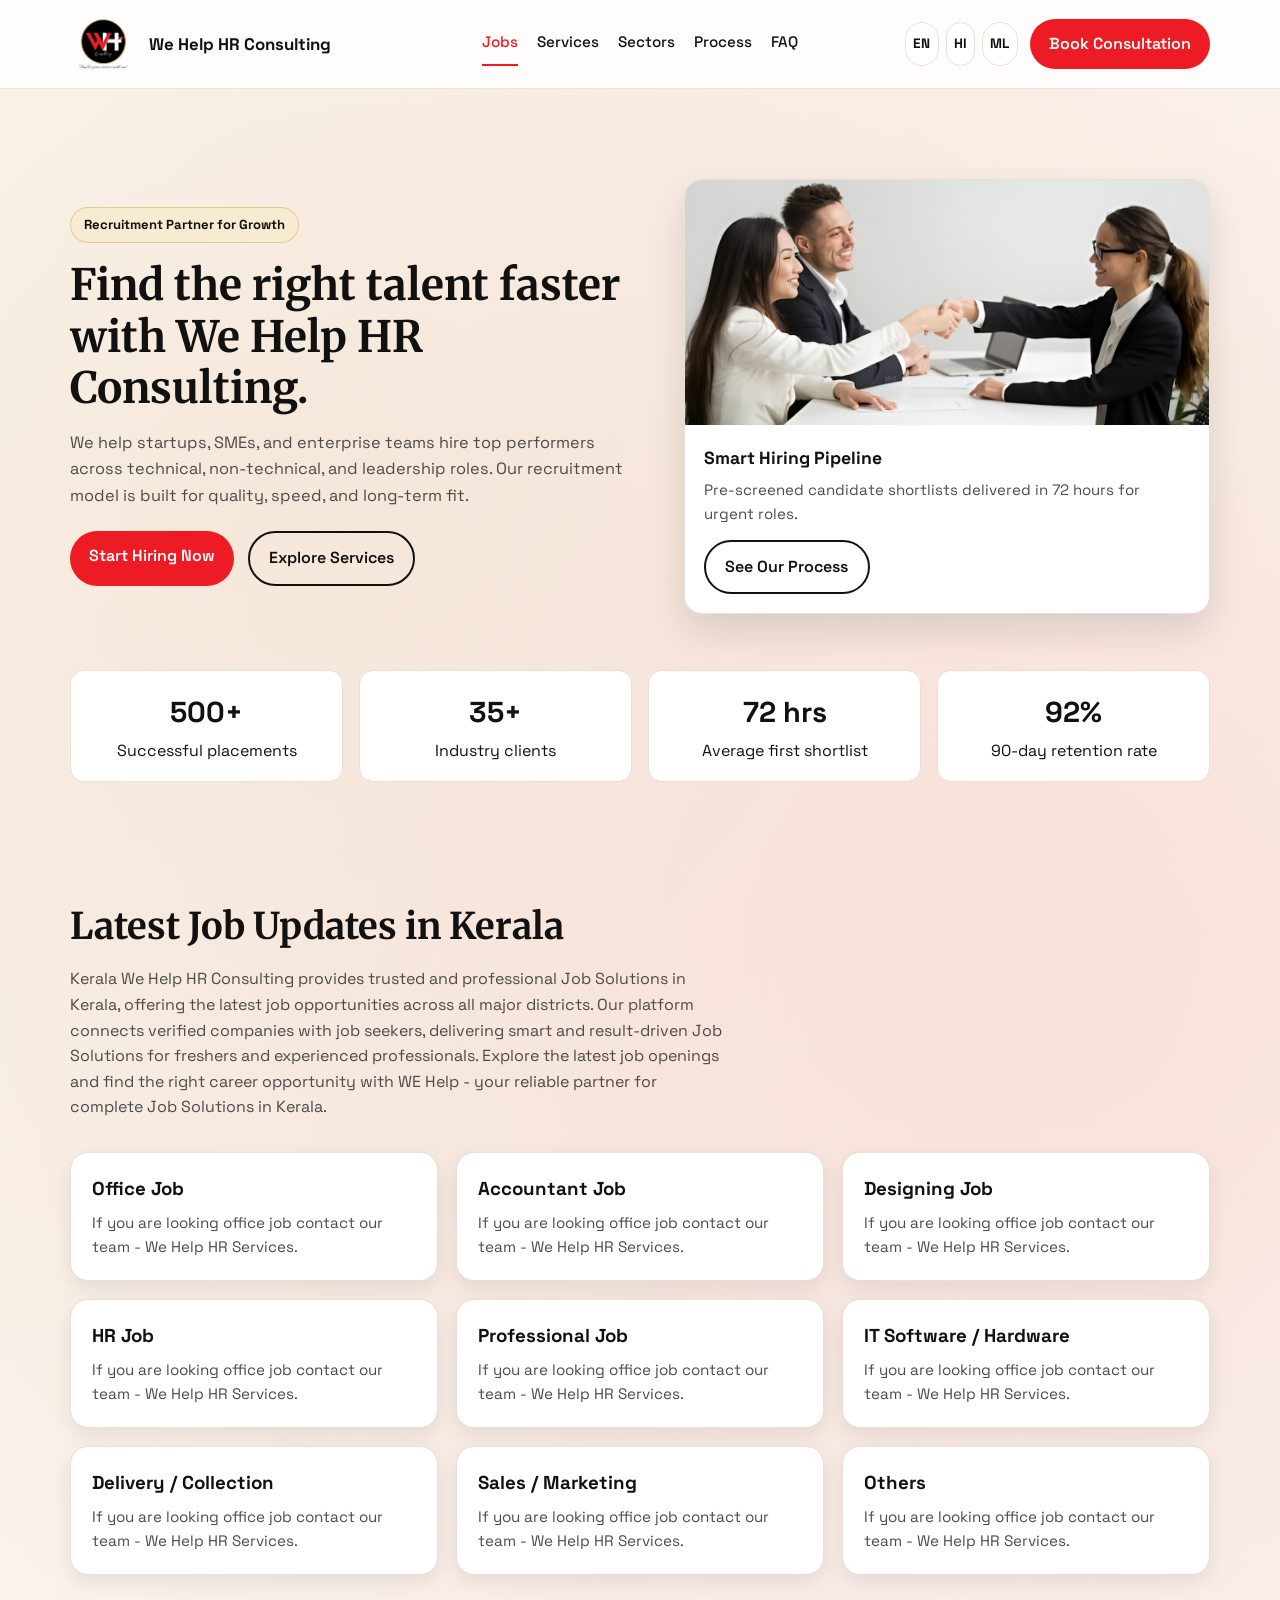
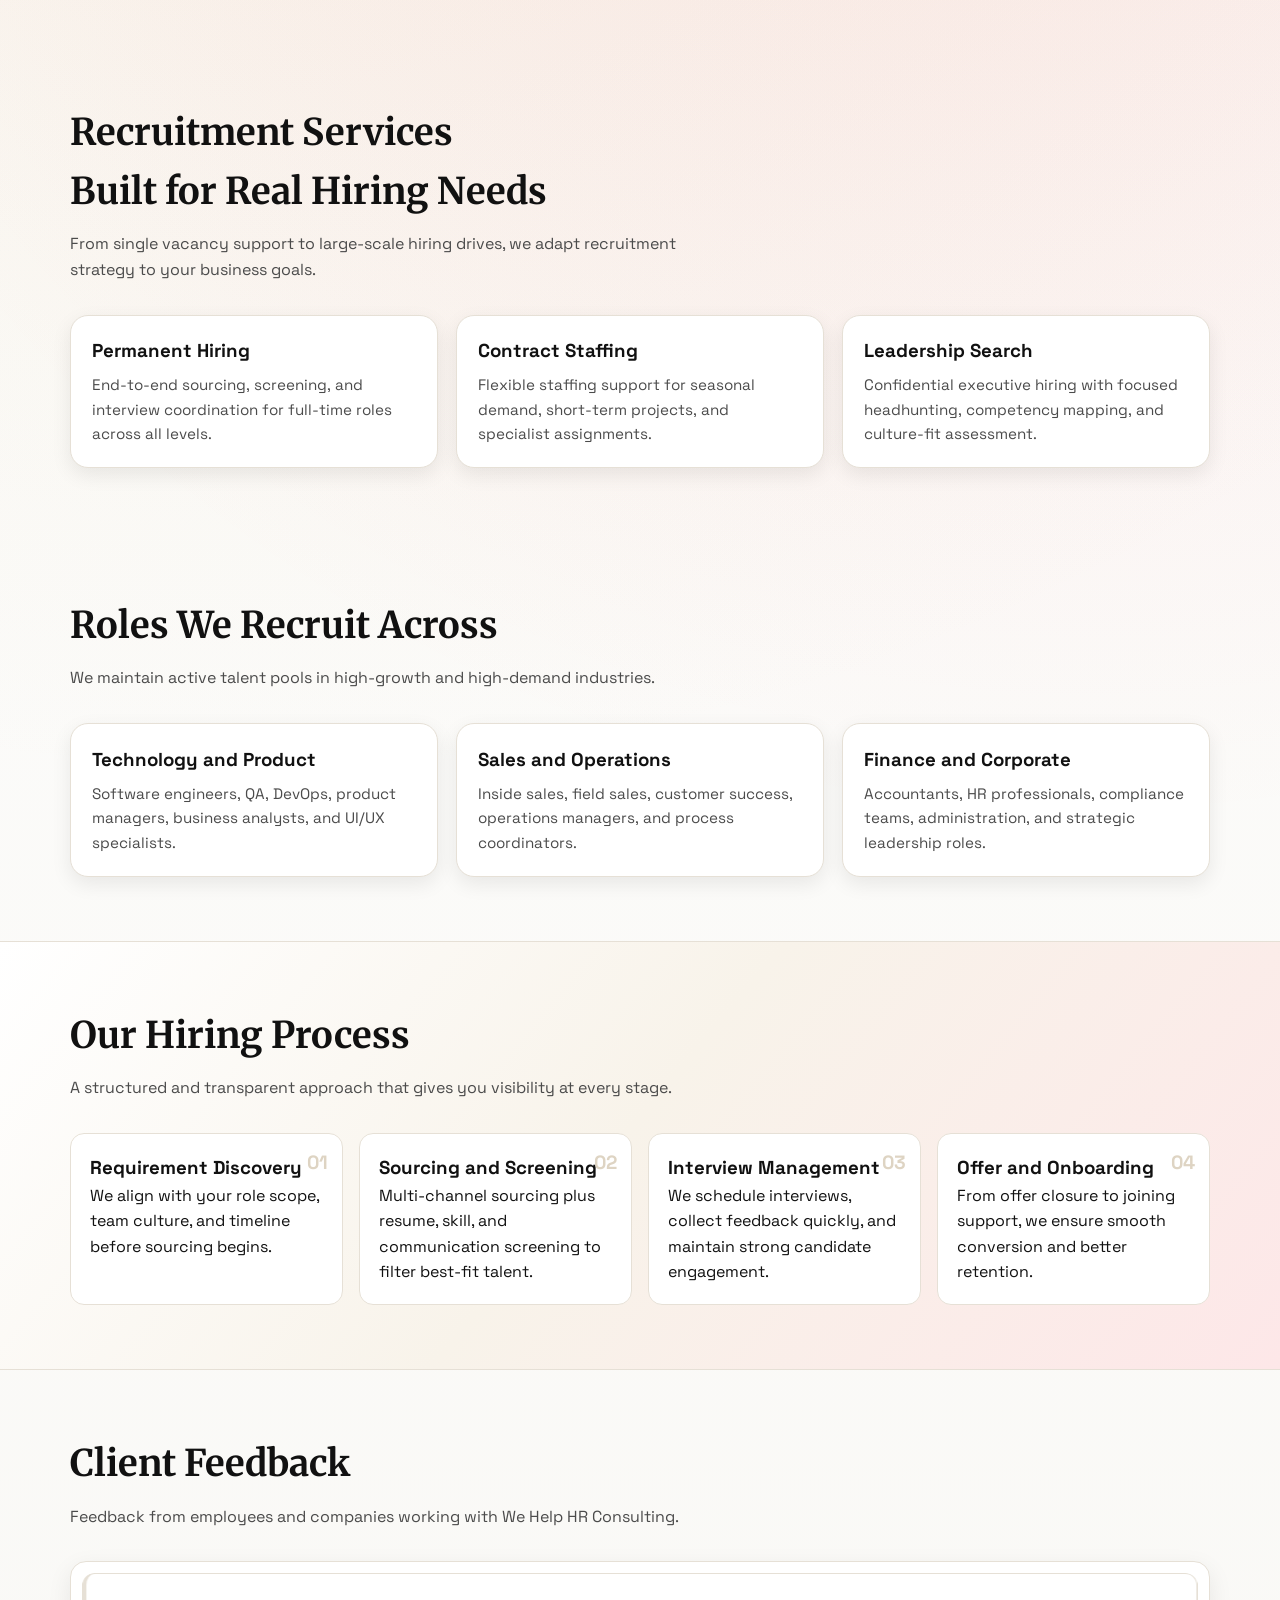
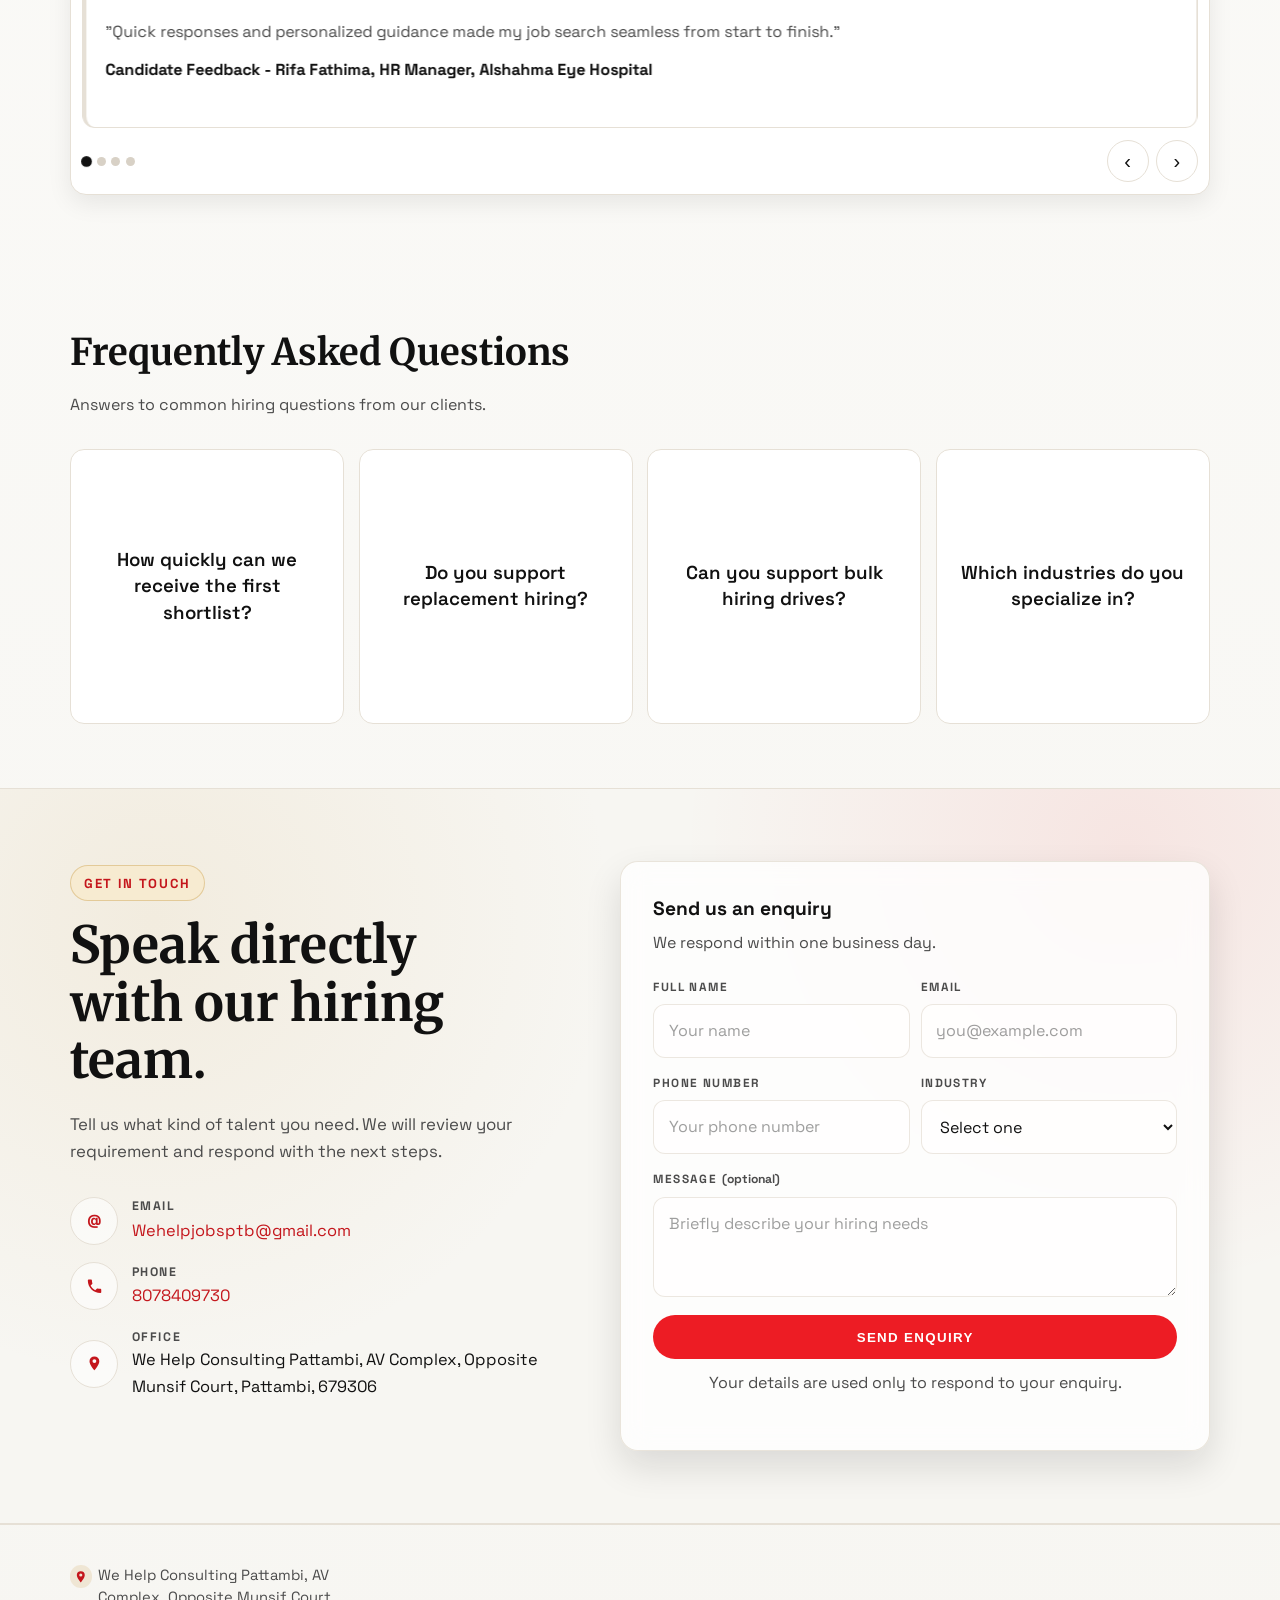
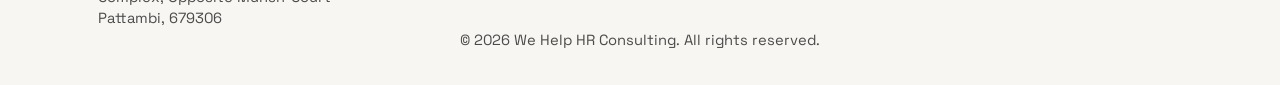
==== HR-WEB01/index.html @ a691b043 "Add files via upload" ====
﻿<!DOCTYPE html>
<html lang="en">
<head>
  <meta charset="UTF-8">
  <meta name="viewport" content="width=device-width, initial-scale=1.0">
  <title>We Help HR Consulting | HR Recruiting</title>
  <meta name="description" content="We Help HR Consulting connects businesses with high-performing talent through fast, reliable recruitment solutions.">
  <link rel="canonical" href="index.html">
  <meta property="og:title" content="We Help HR Consulting">
  <meta property="og:description" content="HR recruitment solutions for fast and reliable hiring.">
  <meta property="og:type" content="website">
  <meta property="og:image" content="assets/images/logo/headerbg.png">
  <meta property="og:locale" content="en_IN">
  <link rel="alternate" hreflang="en" href="index-en.html">
  <link rel="alternate" hreflang="hi" href="index-hi.html">
  <link rel="alternate" hreflang="ml" href="index-ml.html">
  <link rel="alternate" hreflang="x-default" href="index-en.html">
  <link rel="icon" type="image/png" href="assets/images/logo/faviconbg.png">
  <link rel="preconnect" href="https://fonts.googleapis.com">
  <link rel="preconnect" href="https://fonts.gstatic.com" crossorigin>
  <link href="https://fonts.googleapis.com/css2?family=Merriweather:wght@400;700&family=Space+Grotesk:wght@400;500;600;700&display=swap" rel="stylesheet">
  <link rel='stylesheet' href='styles.css'>
</head>
<body>
  <header>
    <div class="container nav-wrap">
      <a class="brand" href="#top">
        <img src="assets/images/logo/headerbg.png" alt="We Help HR Consulting logo" width="160" height="56" decoding="async">
        <span>We Help HR Consulting</span>
      </a>
      <button class="menu-toggle" type="button" aria-expanded="false" aria-controls="site-nav"><span></span><span></span><span></span><span class="sr-only">Toggle menu</span></button>
      <nav class="site-nav" id="site-nav">
        <ul>
          <li><a href="#jobs">Jobs</a></li>
          <li><a href="#services">Services</a></li>
          <li><a href="#sectors">Sectors</a></li>
          <li><a href="#process">Process</a></li>
          <li><a href="#faq">FAQ</a></li>
        </ul>
      </nav>
      <div class="header-actions">
        <div class="lang-switch"><a href="index-en.html">EN</a><a href="index-hi.html">HI</a><a href="index-ml.html">ML</a></div>
        <a href="#contact" class="btn btn-primary header-cta">Book Consultation</a>
      </div>
    </div>
  </header>

  <main id="top">
    <section class="hero">
      <div class="container hero-grid">
        <div>
          <div class="kicker">Recruitment Partner for Growth</div>
          <h1>Find the right talent faster with We Help HR Consulting.</h1>
          <p>
            We help startups, SMEs, and enterprise teams hire top performers across technical, non-technical, and leadership roles.
            Our recruitment model is built for quality, speed, and long-term fit.
          </p>
          <div class="hero-actions">
            <a href="#contact" class="btn btn-primary">Start Hiring Now</a>
            <a href="#services" class="btn btn-secondary">Explore Services</a>
          </div>
        </div>
        <article class="hero-card">
          <img src="assets/images/etc/recruit2.jpeg" alt="Recruitment professionals meeting candidates" width="900" height="560" fetchpriority="high" decoding="async">
          <div class="hero-card-body">
            <h3>Smart Hiring Pipeline</h3>
            <p>Pre-screened candidate shortlists delivered in 72 hours for urgent roles.</p>
            <a href="#process" class="btn btn-secondary">See Our Process</a>
          </div>
        </article>
      </div>
    </section>

    <section class="stats">
      <div class="container stats-grid">
        <div class="stat">
          <h2>500+</h2>
          <p>Successful placements</p>
        </div>
        <div class="stat">
          <h2>35+</h2>
          <p>Industry clients</p>
        </div>
        <div class="stat">
          <h2>72 hrs</h2>
          <p>Average first shortlist</p>
        </div>
        <div class="stat">
          <h2>92%</h2>
          <p>90-day retention rate</p>
        </div>
      </div>
    </section>

    


    <section class="section" id="jobs">
      <div class="container">
        <div class="section-heading">
          <h2>Latest Job Updates in Kerala</h2>
          <p>Kerala We Help HR Consulting provides trusted and professional Job Solutions in Kerala, offering the latest job opportunities across all major districts. Our platform connects verified companies with job seekers, delivering smart and result-driven Job Solutions for freshers and experienced professionals. Explore the latest job openings and find the right career opportunity with WE Help - your reliable partner for complete Job Solutions in Kerala.</p>
        </div>
        <div class="cards-3">
          <article class="card">
            <h3>Office Job</h3>
            <p>If you are looking office job contact our team - We Help HR Services.</p>
          </article>
          <article class="card">
            <h3>Accountant Job</h3>
            <p>If you are looking office job contact our team - We Help HR Services.</p>
          </article>
          <article class="card">
            <h3>Designing Job</h3>
            <p>If you are looking office job contact our team - We Help HR Services.</p>
          </article>
          <article class="card">
            <h3>HR Job</h3>
            <p>If you are looking office job contact our team - We Help HR Services.</p>
          </article>
          <article class="card">
            <h3>Professional Job</h3>
            <p>If you are looking office job contact our team - We Help HR Services.</p>
          </article>
          <article class="card">
            <h3>IT Software / Hardware</h3>
            <p>If you are looking office job contact our team - We Help HR Services.</p>
          </article>
          <article class="card">
            <h3>Delivery / Collection</h3>
            <p>If you are looking office job contact our team - We Help HR Services.</p>
          </article>
          <article class="card">
            <h3>Sales / Marketing</h3>
            <p>If you are looking office job contact our team - We Help HR Services.</p>
          </article>
          <article class="card">
            <h3>Others</h3>
            <p>If you are looking office job contact our team - We Help HR Services.</p>
          </article>
        </div>
      </div>
    </section>

    <section class="section" id="services">
      <div class="container">
        <div class="section-heading">
          <h2>Recruitment Services Built for Real Hiring Needs</h2>
          <p>From single vacancy support to large-scale hiring drives, we adapt recruitment strategy to your business goals.</p>
        </div>
        <div class="cards-3">
          <article class="card">
            <h3>Permanent Hiring</h3>
            <p>End-to-end sourcing, screening, and interview coordination for full-time roles across all levels.</p>
          </article>
          <article class="card">
            <h3>Contract Staffing</h3>
            <p>Flexible staffing support for seasonal demand, short-term projects, and specialist assignments.</p>
          </article>
          <article class="card">
            <h3>Leadership Search</h3>
            <p>Confidential executive hiring with focused headhunting, competency mapping, and culture-fit assessment.</p>
          </article>
        </div>
      </div>
    </section>

    <section class="section" id="sectors">
      <div class="container">
        <div class="section-heading">
          <h2>Roles We Recruit Across</h2>
          <p>We maintain active talent pools in high-growth and high-demand industries.</p>
        </div>
        <div class="cards-3">
          <article class="card">
            <h3>Technology and Product</h3>
            <p>Software engineers, QA, DevOps, product managers, business analysts, and UI/UX specialists.</p>
          </article>
          <article class="card">
            <h3>Sales and Operations</h3>
            <p>Inside sales, field sales, customer success, operations managers, and process coordinators.</p>
          </article>
          <article class="card">
            <h3>Finance and Corporate</h3>
            <p>Accountants, HR professionals, compliance teams, administration, and strategic leadership roles.</p>
          </article>
        </div>
      </div>
    </section>

    <section class="section process" id="process">
      <div class="container">
        <div class="section-heading">
          <h2>Our Hiring Process</h2>
          <p>A structured and transparent approach that gives you visibility at every stage.</p>
        </div>
        <div class="steps">
          <article class="step">
            <h3>Requirement Discovery</h3>
            <p>We align with your role scope, team culture, and timeline before sourcing begins.</p>
          </article>
          <article class="step">
            <h3>Sourcing and Screening</h3>
            <p>Multi-channel sourcing plus resume, skill, and communication screening to filter best-fit talent.</p>
          </article>
          <article class="step">
            <h3>Interview Management</h3>
            <p>We schedule interviews, collect feedback quickly, and maintain strong candidate engagement.</p>
          </article>
          <article class="step">
            <h3>Offer and Onboarding</h3>
            <p>From offer closure to joining support, we ensure smooth conversion and better retention.</p>
          </article>
        </div>
      </div>
    </section>

    <section class="section">
      <div class="container">
        <div class="section-heading">
          <h2>Client Feedback</h2>
          <p>Feedback from employees and companies working with We Help HR Consulting.</p>
        </div>
        <div class="feedback-slider" data-slider>
          <div class="feedback-viewport">
            <div class="feedback-track" data-slider-track>
              <div class="feedback-slide">
                <article class="quote">
                  <p>"Quick responses and personalized guidance made my job search seamless from start to finish."</p>
                  <strong>Candidate Feedback - Rifa Fathima, HR Manager, Alshahma Eye Hospital</strong>
                </article>
              </div>
              <div class="feedback-slide">
                <article class="quote">
                  <p>"They connected me with ideal opportunities and ensured smooth onboarding support."</p>
                  <strong>Candidate Feedback - Sruthi MC, Accountant, Ashriya Builders</strong>
                </article>
              </div>
              <div class="feedback-slide">
                <article class="quote">
                  <p>"Reliable talent sourcing with excellent communication throughout the hiring process."</p>
                  <strong>Company Feedback - Navami Menon, Coordinator, Diya Group</strong>
                </article>
              </div>
              <div class="feedback-slide">
                <article class="quote">
                  <p>"Efficient placements and proactive follow-ups helped us build a strong team fast."</p>
                  <strong>Company Feedback - Vineeth P, Manager, Musamiha Group</strong>
                </article>
              </div>
            </div>
          </div>
          <div class="feedback-controls">
            <div class="feedback-dots" data-slider-dots></div>
            <div class="feedback-nav">
              <button type="button" class="feedback-btn" data-slider-prev aria-label="Previous feedback">&#8249;</button>
              <button type="button" class="feedback-btn" data-slider-next aria-label="Next feedback">&#8250;</button>
            </div>
          </div>
        </div>
      </div>
    </section>

    <section class="section" id="faq">
      <div class="container">
        <div class="section-heading">
          <h2>Frequently Asked Questions</h2>
          <p>Answers to common hiring questions from our clients.</p>
        </div>
        <div class="faq-list">
          <article class="faq-card" tabindex="0">
            <h3 class="faq-question">How quickly can we receive the first shortlist?</h3>
            <p class="faq-answer">For most active roles, we share the first screened shortlist within 72 hours.</p>
          </article>
          <article class="faq-card" tabindex="0">
            <h3 class="faq-question">Do you support replacement hiring?</h3>
            <p class="faq-answer">Yes. We provide a replacement window based on role level and hiring plan.</p>
          </article>
          <article class="faq-card" tabindex="0">
            <h3 class="faq-question">Can you support bulk hiring drives?</h3>
            <p class="faq-answer">Absolutely. We run dedicated pipelines for volume hiring and track weekly progress.</p>
          </article>
          <article class="faq-card" tabindex="0">
            <h3 class="faq-question">Which industries do you specialize in?</h3>
            <p class="faq-answer">We actively hire across technology, manufacturing, operations, finance, and corporate functions.</p>
          </article>
        </div>
      </div>
    </section>

    <section class="contact-section" id="contact">
      <div class="container contact-grid">
        <div class="contact-copy">
          <div class="kicker">Get in touch</div>
          <h2>Speak directly with our hiring team.</h2>
          <p>Tell us what kind of talent you need. We will review your requirement and respond with the next steps.</p>
          <div class="contact-methods">
            <a class="contact-method" href="mailto:Wehelpjobsptb@gmail.com">
              <span aria-hidden="true">@</span>
              <strong>Email</strong>
              <em>Wehelpjobsptb@gmail.com</em>
            </a>
            <a class="contact-method" href="tel:8078409730">
              <span aria-hidden="true">
                <svg viewBox="0 0 24 24" focusable="false">
                  <path fill="currentColor" d="M6.6 10.8c1.6 3.1 3.5 5 6.6 6.6l2.2-2.2c.3-.3.8-.4 1.2-.3 1.3.4 2.6.6 4 .6.7 0 1.2.5 1.2 1.2v3.5c0 .7-.5 1.2-1.2 1.2C10.7 21.4 2.6 13.3 2.6 3.4c0-.7.5-1.2 1.2-1.2h3.5c.7 0 1.2.5 1.2 1.2 0 1.4.2 2.8.6 4 .1.4 0 .9-.3 1.2l-2.2 2.2z"/>
                </svg>
              </span>
              <strong>Phone</strong>
              <em>8078409730</em>
            </a>
            <div class="contact-method">
              <span aria-hidden="true">
                <svg viewBox="0 0 24 24" focusable="false">
                  <path fill="currentColor" d="M12 2a7 7 0 0 0-7 7c0 5.25 7 13 7 13s7-7.75 7-13a7 7 0 0 0-7-7zm0 9.5A2.5 2.5 0 1 1 12 6a2.5 2.5 0 0 1 0 5.5z"/>
                </svg>
              </span>
              <strong>Office</strong>
              <em>We Help Consulting Pattambi, AV Complex, Opposite Munsif Court, Pattambi, 679306</em>
            </div>
          </div>
        </div>
        <form class="inquiry-form" data-endpoint="" autocomplete="on">
          <h3>Send us an enquiry</h3>
          <p>We respond within one business day.</p>
          <div class="form-grid">
            <label class="field">
              <span>Full Name</span>
              <input type="text" name="fullName" placeholder="Your name" autocomplete="name" required>
            </label>
            <label class="field">
              <span>Email</span>
              <input type="email" name="email" placeholder="you@example.com" autocomplete="email" required>
            </label>
            <label class="field">
              <span>Phone number</span>
              <input type="tel" name="phone" placeholder="Your phone number" autocomplete="tel" required>
            </label>
            <label class="field">
              <span>Industry</span>
              <select name="industry" required>
                <option value="" selected disabled>Select one</option>
                <option value="Technology and Product">Technology and Product</option>
                <option value="Sales and Operations">Sales and Operations</option>
                <option value="Finance and Corporate">Finance and Corporate</option>
              </select>
            </label>
            <label class="field full">
              <span>Message <small>(optional)</small></span>
              <textarea name="message" placeholder="Briefly describe your hiring needs"></textarea>
            </label>
          </div>
          <button class="btn btn-primary" type="submit">Send enquiry</button>
          <p class="form-status" role="alert" aria-live="assertive"></p>
          <p class="form-note">Your details are used only to respond to your enquiry.</p>
        </form>
      </div>
    </section>
  </main>

  <footer>
    <div class="container">
      <p class="footer-location">
        <span class="location-badge" aria-hidden="true">
          <svg viewBox="0 0 24 24" role="img" focusable="false">
            <path fill="currentColor" d="M12 2a7 7 0 0 0-7 7c0 5.25 7 13 7 13s7-7.75 7-13a7 7 0 0 0-7-7zm0 9.5A2.5 2.5 0 1 1 12 6a2.5 2.5 0 0 1 0 5.5z"/>
          </svg>
        </span>
        <span class="location-copy">We Help Consulting Pattambi, AV<br>Complex, Opposite Munsif Court<br>Pattambi, 679306</span>
      </p>
      <p>&copy; 2026 We Help HR Consulting. All rights reserved.</p>
    </div>
  </footer>
  <div class="mobile-sticky-cta" aria-label="Quick actions">
    <a href="#contact" class="btn btn-primary">Hire Now</a>
    <a href="tel:8078409730" class="btn btn-secondary">Call Us</a>
  </div>
  <button type="button" class="back-to-top" aria-label="Back to top">&uarr;</button>
  <script defer src='script.js'></script>
</body>
</html>
---- HR-WEB01/styles.css ----
:root {
      --bg: #F7F6F2;
      --surface: #FFFFFF;
      --paper: #ffffff;
      --ink: #111111;
      --muted: #4B4B4B;
      --primary: #ED1C24;
      --primary-hover: #C4161C;
      --primary-soft: #FDE7E8;
      --secondary: #111111;
      --accent: #D4AF6A;
      --accent-soft: #F7EBD1;
      --border: #E6E0D6;
      --shadow: 0 16px 36px rgba(17, 17, 17, 0.12);
      --radius: 18px;
    }

    * {
      box-sizing: border-box;
      margin: 0;
      padding: 0;
    }

    html {
      scroll-behavior: smooth;
    }

    body {
      font-family: "Space Grotesk", sans-serif;
      color: var(--ink);
      line-height: 1.6;
      background:
        radial-gradient(circle at 20% 10%, rgba(212, 175, 106, 0.2), transparent 42%),
        radial-gradient(circle at 85% 20%, rgba(237, 28, 36, 0.1), transparent 36%),
        linear-gradient(180deg, #ffffff 0%, var(--bg) 100%);
      overflow-x: hidden;
    }

    html[lang="hi"] body {
      font-family: "Noto Sans Devanagari", sans-serif;
      line-height: 1.72;
    }

    html[lang="hi"] h1 {
      font-family: "Rozha One", "Noto Sans Devanagari", serif;
      font-weight: 400;
      line-height: 1.18;
    }

    html[lang="hi"] h2,
    html[lang="hi"] h3,
    html[lang="hi"] .brand,
    html[lang="hi"] .kicker,
    html[lang="hi"] .btn,
    html[lang="hi"] nav,
    html[lang="hi"] .stat h2,
    html[lang="hi"] .lang-switch {
      font-family: "Poppins", "Noto Sans Devanagari", sans-serif;
    }

    html[lang="ml"] body {
      font-family: "Noto Sans Malayalam", sans-serif;
      line-height: 1.72;
    }

    html[lang="ml"] h1 {
      font-family: "Chilanka", "Noto Sans Malayalam", cursive;
      font-weight: 400;
      line-height: 1.24;
    }

    html[lang="ml"] h2,
    html[lang="ml"] h3,
    html[lang="ml"] .brand,
    html[lang="ml"] .kicker,
    html[lang="ml"] .btn,
    html[lang="ml"] nav,
    html[lang="ml"] .stat h2,
    html[lang="ml"] .lang-switch {
      font-family: "Anek Malayalam", "Noto Sans Malayalam", sans-serif;
    }

    html[lang="ml"] .hero h1 {
      font-size: clamp(1.45rem, 3vw, 2.35rem);
    }

    html[lang="ml"] .site-nav ul {
      gap: 0.72rem;
    }

    html[lang="ml"] nav ul > li:not(.lang-switch) > a {
      font-size: 0.86rem;
      padding-inline: 0.12rem;
      white-space: nowrap;
    }

    html[lang="ml"] .header-cta {
      font-size: 0.84rem;
      padding: 0.66rem 0.95rem;
    }

    html[lang="hi"] .site-nav ul {
      gap: 0.82rem;
    }

    html[lang="hi"] nav ul > li:not(.lang-switch) > a {
      font-size: 0.89rem;
      padding-inline: 0.12rem;
      white-space: nowrap;
    }


    img {
      max-width: 100%;
      display: block;
    }

    .container {
      width: min(1140px, 92%);
      margin: 0 auto;
    }

    .hero-grid > *,
    .stats-grid > *,
    .cards-3 > *,
    .steps > *,
    .testimonials > *,
    .contact-grid > * {
      min-width: 0;
    }

    header {
      position: sticky;
      top: 0;
      z-index: 100;
      backdrop-filter: blur(10px);
      background-color: rgba(255, 255, 255, 0.86);
      border-bottom: 1px solid rgba(230, 224, 214, 0.82);
    }

    .nav-wrap {
      display: grid;
      grid-template-columns: minmax(0, 1fr) auto minmax(0, 1fr);
      align-items: center;
      padding: 1rem 0;
      gap: 1rem;
      position: relative;
    }

    .brand {
      display: flex;
      align-items: center;
      gap: 0.75rem;
      justify-self: start;
      text-decoration: none;
      color: var(--ink);
      font-weight: 700;
      font-size: 1.05rem;
    }

    .brand img {
      width: auto;
      height: clamp(46px, 5.4vw, 56px);
      border-radius: 0;
      border: none;
      object-fit: contain;
    }

    nav ul {
      display: flex;
      list-style: none;
      gap: 1.2rem;
      align-items: center;
    }

    .site-nav {
      justify-self: center;
      margin-left: 0;
    }

    .header-actions {
      display: inline-flex;
      align-items: center;
      justify-self: end;
      gap: 0.75rem;
      min-width: 0;
    }

    .menu-toggle {
      display: none;
      border: 1px solid var(--border);
      background: #fff;
      border-radius: 10px;
      width: 46px;
      height: 42px;
      align-items: center;
      justify-content: center;
      flex-direction: column;
      gap: 5px;
      cursor: pointer;
    }

    .menu-toggle span {
      display: block;
      width: 18px;
      height: 2px;
      background: var(--ink);
      border-radius: 99px;
      transition: transform 0.2s ease, opacity 0.2s ease;
    }

    .menu-toggle[aria-expanded="true"] span:nth-child(1) {
      transform: translateY(7px) rotate(45deg);
    }

    .menu-toggle[aria-expanded="true"] span:nth-child(2) {
      opacity: 0;
    }

    .menu-toggle[aria-expanded="true"] span:nth-child(3) {
      transform: translateY(-7px) rotate(-45deg);
    }

    .sr-only {
      position: absolute;
      width: 1px;
      height: 1px;
      padding: 0;
      margin: -1px;
      overflow: hidden;
      clip: rect(0, 0, 0, 0);
      white-space: nowrap;
      border: 0;
    }

    .lang-switch {
      display: flex;
      align-items: center;
      gap: 0.45rem;
      margin-left: 0;
      font-size: 0.85rem;
      color: var(--muted);
    }

    .lang-switch a {
      text-decoration: none;
      color: var(--secondary);
      font-weight: 700;
      padding: 0.2rem 0.45rem;
      border-radius: 999px;
      border: 1px solid var(--border);
      background: #fff;
      transition: box-shadow 0.2s ease, transform 0.2s ease;
      min-height: 44px;
      display: inline-flex;
      align-items: center;
    }

    .lang-switch a[aria-current="page"] {
      background: var(--secondary);
      color: #fff;
      border-color: var(--secondary);
    }

    .lang-switch a:hover {
      transform: translateY(-1px);
      box-shadow: 0 8px 16px rgba(17, 17, 17, 0.14);
    }

    nav ul > li:not(.lang-switch) > a {
      text-decoration: none;
      color: var(--ink);
      font-weight: 500;
      font-size: 0.95rem;
      position: relative;
      padding-bottom: 0.2rem;
      transition: color 0.2s ease;
      min-height: 44px;
      display: inline-flex;
      align-items: center;
    }

    nav ul > li:not(.lang-switch) > a.is-active {
      color: var(--primary);
    }

    nav ul > li:not(.lang-switch) > a.is-active::after {
      transform: scaleX(1);
    }

    nav ul > li:not(.lang-switch) > a::after {
      content: "";
      position: absolute;
      left: 0;
      bottom: 0;
      width: 100%;
      height: 2px;
      background: var(--primary);
      transform: scaleX(0);
      transform-origin: left;
      transition: transform 0.25s ease;
    }

    nav ul > li:not(.lang-switch) > a:hover::after,
    nav ul > li:not(.lang-switch) > a:focus-visible::after {
      transform: scaleX(1);
    }

    nav ul > li:not(.lang-switch) > a:hover,
    nav ul > li:not(.lang-switch) > a:focus-visible {
      color: var(--primary);
    }

    .btn {
      display: inline-block;
      padding: 0.78rem 1.2rem;
      border-radius: 999px;
      border: none;
      text-decoration: none;
      font-weight: 600;
      transition: transform 0.25s ease, box-shadow 0.25s ease, background-color 0.25s ease, color 0.25s ease;
      cursor: pointer;
      min-height: 44px;
    }

    .btn:hover {
      transform: translateY(-2px);
      box-shadow: 0 10px 20px rgba(17, 17, 17, 0.14);
    }

    .btn-primary {
      background: var(--primary);
      color: #fff;
    }

    .btn-primary:hover,
    .btn-primary:focus-visible {
      background: var(--primary-hover);
    }

    .header-cta {
      white-space: nowrap;
    }

    html[lang="hi"] .header-cta,
    html[lang="ml"] .header-cta {
      white-space: normal;
      text-align: center;
      line-height: 1.25;
      max-width: 185px;
    }

    .btn-secondary {
      background: transparent;
      color: var(--secondary);
      border: 2px solid var(--secondary);
    }

    .hero {
      padding: 5.6rem 0 3.5rem;
    }

    .hero-grid {
      display: grid;
      grid-template-columns: 1.05fr 0.95fr;
      gap: 2rem;
      align-items: center;
    }

    .kicker {
      display: inline-flex;
      align-items: center;
      gap: 0.4rem;
      background: var(--accent-soft);
      color: var(--ink);
      border: 1px solid rgba(212, 175, 106, 0.55);
      border-radius: 999px;
      padding: 0.4rem 0.8rem;
      font-size: 0.82rem;
      font-weight: 700;
      margin-bottom: 1rem;
      animation: reveal 0.7s ease both;
      max-width: 100%;
      text-wrap: pretty;
      overflow-wrap: anywhere;
    }

    h1 {
      font-family: "Merriweather", serif;
      font-size: clamp(1.6rem, 3.4vw, 2.7rem);
      line-height: 1.2;
      margin-bottom: 1rem;
      animation: reveal 0.8s ease both;
    }

    .hero p {
      color: var(--muted);
      font-size: 1.02rem;
      max-width: 60ch;
      margin-bottom: 1.4rem;
      animation: reveal 0.95s ease both;
    }

    .hero-actions {
      display: flex;
      flex-wrap: wrap;
      gap: 0.85rem;
      animation: reveal 1.1s ease both;
    }

    .hero-card {
      background: var(--paper);
      border: 1px solid var(--border);
      border-radius: var(--radius);
      box-shadow: var(--shadow);
      overflow: hidden;
      animation: float-in 1s ease both;
    }

    .hero-card img {
      width: 100%;
      height: clamp(205px, 31vw, 245px);
      object-fit: cover;
    }

    .hero-card-body {
      padding: 1.2rem;
    }

    .hero-card-body h3 {
      margin-bottom: 0.35rem;
      font-size: 1.1rem;
    }

    .hero-card-body p {
      color: var(--muted);
      font-size: 0.94rem;
      margin-bottom: 0.85rem;
    }

    .stats {
      padding-bottom: 3.2rem;
    }

    .trust-strip {
      padding: 0.5rem 0 2.4rem;
    }

    .trust-wrap {
      background: #fff;
      border: 1px solid var(--border);
      border-radius: 14px;
      padding: 1rem;
      display: grid;
      gap: 0.8rem;
    }

    .trust-wrap h3 {
      font-size: 1rem;
    }

    .trust-logos {
      display: grid;
      grid-template-columns: repeat(5, minmax(0, 1fr));
      gap: 0.6rem;
    }

    .logo-chip {
      text-align: center;
      background: #fbf7ef;
      border: 1px solid var(--border);
      border-radius: 9px;
      font-size: 0.82rem;
      font-weight: 700;
      padding: 0.5rem;
    }

    .stats-grid {
      display: grid;
      grid-template-columns: repeat(4, minmax(0, 1fr));
      gap: 1rem;
    }

    .stat {
      background: var(--surface);
      border: 1px solid var(--border);
      border-radius: 14px;
      padding: 1.1rem;
      text-align: center;
      animation: reveal-up 0.6s ease both;
    }

    .stat h2 {
      font-size: 1.8rem;
      color: var(--secondary);
      margin-bottom: 0.2rem;
    }

    .section {
      padding: 4rem 0;
      scroll-margin-top: 96px;
    }

    main section[id],
    main[id] {
      scroll-margin-top: 96px;
    }

    .section-heading {
      max-width: 66ch;
      margin-bottom: 2rem;
    }

    .section-heading h2 {
      font-family: "Merriweather", serif;
      font-size: clamp(1.6rem, 3vw, 2.3rem);
      margin-bottom: 0.65rem;
      text-wrap: balance;
      overflow-wrap: anywhere;
    }

    .section-heading h3 {
      font-family: "Merriweather", serif;
      font-size: clamp(1.1rem, 2.1vw, 1.4rem);
      margin-bottom: 0.5rem;
      text-wrap: balance;
      overflow-wrap: anywhere;
    }

    .section-heading p {
      color: var(--muted);
      overflow-wrap: anywhere;
      max-width: 72ch;
    }

    .bounded-copy {
      max-width: 62ch;
    }

    .cards-3 {
      display: grid;
      grid-template-columns: repeat(3, minmax(0, 1fr));
      gap: 1.1rem;
    }

    .card {
      background: var(--paper);
      border: 1px solid var(--border);
      border-radius: var(--radius);
      padding: 1.3rem;
      box-shadow: 0 7px 20px rgba(17, 17, 17, 0.08);
      transition: transform 0.25s ease, box-shadow 0.25s ease;
    }

    .card:hover {
      transform: translateY(-4px);
      box-shadow: 0 14px 28px rgba(17, 17, 17, 0.16);
    }

    .card h3 {
      margin-bottom: 0.45rem;
      overflow-wrap: anywhere;
    }

    .card p {
      color: var(--muted);
      font-size: 0.95rem;
    }

    .process {
      background: linear-gradient(130deg, #ffffff 0%, #f8f3ea 48%, #fde7e8 100%);
      border-top: 1px solid var(--border);
      border-bottom: 1px solid var(--border);
    }

    .steps {
      display: grid;
      grid-template-columns: repeat(4, minmax(0, 1fr));
      gap: 1rem;
      counter-reset: step;
    }

    .step {
      background: #fff;
      border-radius: 14px;
      border: 1px solid var(--border);
      padding: 1.2rem;
      position: relative;
      overflow: hidden;
      transition: transform 0.25s ease, box-shadow 0.25s ease;
    }

    .step::before {
      counter-increment: step;
      content: "0" counter(step);
      position: absolute;
      top: 0.9rem;
      right: 0.9rem;
      font-weight: 700;
      color: #ded4c3;
      font-size: 1.2rem;
    }

    .step:hover {
      transform: translateY(-4px);
      box-shadow: 0 14px 28px rgba(17, 17, 17, 0.16);
    }

    .testimonials {
      display: grid;
      grid-template-columns: repeat(2, minmax(0, 1fr));
      gap: 1rem;
    }

    .feedback-slider {
      border: 1px solid var(--border);
      border-radius: 16px;
      background: #ffffff;
      padding: 0.7rem;
      box-shadow: 0 8px 24px rgba(17, 17, 17, 0.08);
    }

    .feedback-viewport {
      overflow: hidden;
      border-radius: 12px;
    }

    .feedback-track {
      display: flex;
      transition: transform 0.35s ease;
      will-change: transform;
    }

    .feedback-slide {
      min-width: 100%;
    }

    .feedback-slider .quote {
      margin: 0;
      border-left-width: 4px;
      border-radius: 12px;
      min-height: 155px;
      display: flex;
      flex-direction: column;
      justify-content: center;
    }

    .quote strong {
      overflow-wrap: anywhere;
    }

    .feedback-controls {
      display: flex;
      align-items: center;
      justify-content: space-between;
      gap: 0.8rem;
      margin-top: 0.75rem;
    }

    .feedback-nav {
      display: inline-flex;
      gap: 0.45rem;
    }

    .feedback-btn {
      width: 42px;
      height: 42px;
      border-radius: 999px;
      border: 1px solid var(--border);
      background: #fff;
      color: var(--secondary);
      font-size: 1.25rem;
      line-height: 1;
      cursor: pointer;
    }

    .feedback-dots {
      display: inline-flex;
      gap: 0.35rem;
      align-items: center;
    }

    .feedback-dot {
      width: 9px;
      height: 9px;
      border-radius: 999px;
      border: 0;
      background: #d8d1c6;
      cursor: pointer;
    }

    .feedback-dot.is-active {
      background: var(--secondary);
      transform: scale(1.2);
    }

    .quote {
      background: #fff;
      border-left: 5px solid var(--secondary);
      border-radius: 12px;
      border: 1px solid var(--border);
      padding: 1.2rem;
    }

    .quote p {
      color: var(--muted);
      margin-bottom: 0.75rem;
    }

    .faq-list {
      display: grid;
      grid-template-columns: repeat(4, minmax(0, 1fr));
      gap: 0.9rem;
    }

    .faq-card {
      background: #fff;
      border: 1px solid var(--border);
      border-radius: 14px;
      aspect-ratio: 1 / 1;
      position: relative;
      overflow: hidden;
      padding: 1rem;
      display: grid;
      place-items: center;
      text-align: center;
      cursor: pointer;
      transition: transform 0.22s ease, box-shadow 0.22s ease;
    }

    .faq-question {
      margin: 0;
      font-weight: 600;
      line-height: 1.4;
      transition: opacity 0.2s ease, transform 0.2s ease;
      overflow-wrap: anywhere;
    }

    .faq-answer {
      position: absolute;
      inset: 0;
      margin: 0;
      padding: 1rem;
      background: linear-gradient(150deg, #ffffff 0%, #f7ebd1 100%);
      color: var(--ink);
      display: grid;
      place-items: center;
      opacity: 0;
      transform: translateY(10px);
      transition: opacity 0.2s ease, transform 0.2s ease;
      line-height: 1.5;
      font-size: 0.94rem;
    }

    .faq-card:hover,
    .faq-card:focus-visible {
      transform: translateY(-3px);
      box-shadow: 0 12px 24px rgba(17, 17, 17, 0.14);
    }

    .faq-card:hover .faq-answer,
    .faq-card:focus-visible .faq-answer {
      opacity: 1;
      transform: translateY(0);
    }

    .faq-card:hover .faq-question,
    .faq-card:focus-visible .faq-question {
      opacity: 0;
      transform: translateY(-8px);
    }

    @media (hover: none) and (pointer: coarse) {
      .faq-card {
        aspect-ratio: auto;
        min-height: 180px;
        cursor: default;
        display: block;
        text-align: left;
        transform: none;
        box-shadow: none;
      }

      .faq-question {
        opacity: 1;
        transform: none;
        margin-bottom: 0.55rem;
      }

      .faq-answer {
        position: static;
        inset: auto;
        opacity: 1;
        transform: none;
        padding: 0;
        background: transparent;
        display: block;
        text-align: left;
      }

      .faq-card:hover,
      .faq-card:focus-visible {
        transform: none;
        box-shadow: none;
      }

      .faq-card:hover .faq-question,
      .faq-card:focus-visible .faq-question {
        opacity: 1;
        transform: none;
      }

      .faq-card:hover .faq-answer,
      .faq-card:focus-visible .faq-answer {
        opacity: 1;
        transform: none;
      }
    }

    .contact-section {
      padding: 4.5rem 0;
      background:
        radial-gradient(circle at 12% 18%, rgba(212, 175, 106, 0.14), transparent 36%),
        radial-gradient(circle at 88% 8%, rgba(237, 28, 36, 0.08), transparent 34%),
        var(--bg);
      color: var(--ink);
      border-top: 1px solid var(--border);
      border-bottom: 1px solid var(--border);
    }

    .contact-grid {
      display: grid;
      grid-template-columns: minmax(0, 0.92fr) minmax(360px, 1.08fr);
      gap: clamp(1.4rem, 4vw, 3rem);
      align-items: start;
    }

    .contact-copy {
      padding-top: 0.3rem;
    }

    .contact-copy .kicker {
      color: var(--primary-hover);
      letter-spacing: 0.14em;
      text-transform: uppercase;
    }

    .contact-copy h2 {
      font-family: "Merriweather", serif;
      font-size: clamp(2rem, 4vw, 3.45rem);
      line-height: 1.12;
      max-width: 11ch;
      margin-bottom: 1.35rem;
    }

    .contact-copy p {
      color: var(--muted);
      font-size: 1.05rem;
      max-width: 54ch;
      margin-bottom: 2rem;
    }

    .contact-methods {
      display: grid;
      gap: 1.1rem;
      max-width: 58ch;
    }

    .contact-method {
      display: grid;
      grid-template-columns: 48px 1fr;
      column-gap: 0.85rem;
      align-items: center;
      color: var(--ink);
      text-decoration: none;
    }

    .contact-method span {
      grid-row: span 2;
      width: 48px;
      height: 48px;
      border-radius: 999px;
      border: 1px solid var(--border);
      background: rgba(255, 255, 255, 0.58);
      color: var(--primary-hover);
      display: inline-flex;
      align-items: center;
      justify-content: center;
      font-weight: 700;
      font-size: 0.9rem;
    }

    .contact-method svg {
      width: 1.05rem;
      height: 1.05rem;
      display: block;
    }

    .contact-method strong {
      color: var(--muted);
      font-size: 0.77rem;
      text-transform: uppercase;
      letter-spacing: 0.13em;
    }

    .contact-method em {
      color: var(--ink);
      font-style: normal;
      font-size: 1.02rem;
      overflow-wrap: anywhere;
    }

    a.contact-method em {
      color: var(--primary-hover);
    }

    .inquiry-form {
      background: rgba(255, 255, 255, 0.78);
      border: 1px solid rgba(230, 224, 214, 0.86);
      border-radius: var(--radius);
      padding: clamp(1.25rem, 3vw, 2rem);
      color: var(--ink);
      box-shadow: var(--shadow);
      backdrop-filter: blur(14px);
    }

    .inquiry-form h3 {
      margin-bottom: 0.35rem;
      font-size: 1.2rem;
    }

    .inquiry-form > p {
      color: var(--muted);
      margin-bottom: 1.4rem;
    }

    .form-grid {
      display: grid;
      grid-template-columns: 1fr 1fr;
      gap: 1rem 0.7rem;
    }

    .field {
      display: flex;
      flex-direction: column;
      gap: 0.45rem;
    }

    .field.full {
      grid-column: 1 / -1;
    }

    .field span {
      color: var(--muted);
      font-size: 0.74rem;
      font-weight: 700;
      letter-spacing: 0.12em;
      text-transform: uppercase;
    }

    .field small {
      color: var(--muted);
      font-size: 0.76rem;
      letter-spacing: 0;
      text-transform: none;
    }

    .field input,
    .field select,
    .field textarea {
      width: 100%;
      border: 1px solid rgba(230, 224, 214, 0.76);
      border-radius: 12px;
      background: rgba(255, 255, 255, 0.54);
      color: var(--ink);
      padding: 0.82rem 0.9rem;
      min-height: 54px;
      font: inherit;
      transition: border-color 0.2s ease, background 0.2s ease, box-shadow 0.2s ease, backdrop-filter 0.2s ease;
    }

    .field input::placeholder,
    .field textarea::placeholder {
      color: rgba(75, 75, 75, 0.54);
    }

    .field input:hover,
    .field select:hover,
    .field textarea:hover,
    .field input:focus,
    .field select:focus,
    .field textarea:focus {
      border-color: rgba(237, 28, 36, 0.28);
      background: linear-gradient(135deg, rgba(255, 255, 255, 0.72), rgba(247, 235, 209, 0.42));
      box-shadow: inset 0 1px 0 rgba(255, 255, 255, 0.72), 0 12px 30px rgba(17, 17, 17, 0.08);
      backdrop-filter: blur(10px);
    }

    .field textarea {
      resize: vertical;
      min-height: 100px;
    }

    .inquiry-form .btn {
      width: 100%;
      margin-top: 1.15rem;
      border-radius: 999px;
      background: var(--primary);
      text-transform: uppercase;
      letter-spacing: 0.1em;
    }

    .inquiry-form .btn:disabled {
      cursor: wait;
      opacity: 0.72;
      transform: none;
    }

    .form-status {
      position: fixed;
      top: var(--header-height, 78px);
      left: 50%;
      z-index: 130;
      width: min(520px, calc(100% - 1.5rem));
      padding: 0.9rem 1rem;
      border: 1px solid rgba(230, 224, 214, 0.72);
      border-radius: var(--radius);
      background: linear-gradient(135deg, rgba(255, 255, 255, 0.78), rgba(247, 235, 209, 0.4));
      box-shadow: 0 18px 40px rgba(17, 17, 17, 0.14);
      backdrop-filter: blur(16px);
      font-size: 0.9rem;
      text-align: center;
      opacity: 0;
      pointer-events: none;
      transform: translate(-50%, -10px);
      transition: opacity 0.2s ease, transform 0.2s ease;
    }

    .form-status.visible {
      opacity: 1;
      transform: translate(-50%, 0);
    }

    .form-status.success {
      color: #14783d;
      border-color: rgba(20, 120, 61, 0.28);
    }

    .form-status.error {
      color: var(--primary-hover);
      border-color: rgba(196, 22, 28, 0.28);
    }

    .form-note {
      color: var(--muted);
      text-align: center;
      margin: 0.65rem auto 0;
      max-width: 48ch;
    }

    footer {
      padding: 2rem 0;
      border-top: 1px solid var(--border);
      color: var(--muted);
      font-size: 0.92rem;
      text-align: center;
    }

    .footer-location {
      margin-top: 0.55rem;
      display: flex;
      align-items: flex-start;
      justify-content: flex-start;
      gap: 0.38rem;
      max-width: 72ch;
      width: 100%;
      text-align: left;
    }

    .location-badge {
      width: 1.4rem;
      height: 1.4rem;
      border-radius: 999px;
      background: rgba(212, 175, 106, 0.22);
      color: var(--primary-hover);
      display: inline-flex;
      align-items: center;
      justify-content: center;
      flex-shrink: 0;
    }

    .location-badge svg {
      width: 0.85rem;
      height: 0.85rem;
    }

    .location-copy {
      line-height: 1.45;
    }

    .back-to-top {
      position: fixed;
      right: 14px;
      bottom: 14px;
      z-index: 120;
      opacity: 0;
      pointer-events: none;
      transform: translateY(10px);
      transition: opacity 0.2s ease, transform 0.2s ease;
      background: var(--secondary);
      color: #fff;
      border: none;
      border-radius: 999px;
      padding: 0.7rem 1rem;
      font-weight: 700;
      min-height: 44px;
      cursor: pointer;
      box-shadow: 0 10px 25px rgba(17, 17, 17, 0.22);
    }

    .back-to-top.visible {
      opacity: 1;
      pointer-events: auto;
      transform: translateY(0);
    }

    .mobile-sticky-cta {
      display: none;
      position: fixed;
      left: 0;
      right: 0;
      bottom: 0;
      z-index: 110;
      background: rgba(255, 255, 255, 0.96);
      border-top: 1px solid var(--border);
      padding: 0.55rem;
      gap: 0.55rem;
    }

    .mobile-sticky-cta .btn {
      flex: 1;
      text-align: center;
      min-height: 44px;
      padding: 0.7rem 0.75rem;
      font-size: 0.88rem;
    }

    a:focus-visible,
    button:focus-visible,
    input:focus-visible,
    select:focus-visible,
    textarea:focus-visible,
    summary:focus-visible {
      outline: 3px solid rgba(237, 28, 36, 0.28);
      outline-offset: 2px;
    }

    @keyframes reveal {
      from {
        opacity: 0;
        transform: translateY(14px);
      }
      to {
        opacity: 1;
        transform: translateY(0);
      }
    }

    @keyframes float-in {
      from {
        opacity: 0;
        transform: translateY(18px) scale(0.98);
      }
      to {
        opacity: 1;
        transform: translateY(0) scale(1);
      }
    }

    @keyframes reveal-up {
      from {
        opacity: 0;
        transform: translateY(12px);
      }
      to {
        opacity: 1;
        transform: translateY(0);
      }
    }

    @media (max-width: 1080px) {
      .brand span {
        display: none;
      }

      .nav-wrap {
        gap: 0.7rem;
      }

      nav ul {
        gap: 0.9rem;
      }
    }

    @media (max-width: 980px) {
      .hero-grid,
      .cards-3,
      .steps,
      .stats-grid,
      .testimonials {
        grid-template-columns: 1fr 1fr;
      }

      .contact-grid {
        grid-template-columns: 1fr;
      }

      .trust-logos {
        grid-template-columns: repeat(3, minmax(0, 1fr));
      }

      .faq-list {
        grid-template-columns: repeat(2, minmax(0, 1fr));
      }
    }

    @media (max-width: 860px) {
      .nav-wrap {
        grid-template-columns: auto 1fr;
      }

      .header-actions {
        grid-column: 1 / -1;
        justify-self: start;
      }

      .menu-toggle {
        display: inline-flex;
        justify-self: end;
      }

      .site-nav {
        grid-column: 1 / -1;
        justify-self: stretch;
        width: 100%;
        max-height: 0;
        opacity: 0;
        overflow: hidden;
        pointer-events: none;
        transition: max-height 0.28s ease, opacity 0.2s ease;
        margin-left: 0;
      }

      .site-nav.open {
        max-height: 460px;
        opacity: 1;
        pointer-events: auto;
      }

      .site-nav ul {
        flex-direction: column;
        align-items: flex-start;
        width: 100%;
        padding: 0.8rem;
        background: #ffffff;
        border: 1px solid var(--border);
        border-radius: 14px;
        box-shadow: 0 10px 30px rgba(17, 17, 17, 0.1);
      }

      .site-nav .lang-switch {
        margin-left: 0;
      }

      .site-nav ul > li {
        width: 100%;
      }

      .site-nav ul > li > a {
        width: 100%;
      }

      .header-cta {
        display: none;
      }

      .mobile-sticky-cta {
        display: flex;
      }

      body {
        padding-bottom: 68px;
      }

      .back-to-top {
        bottom: 82px;
      }
    }

    @media (max-width: 760px) {
      .hero {
        padding-top: 4rem;
      }

      .section {
        padding: 3.2rem 0;
      }

      .hero-grid,
      .cards-3,
      .steps,
      .stats-grid,
      .testimonials {
        grid-template-columns: 1fr;
      }

      .form-grid {
        grid-template-columns: 1fr;
      }

      .trust-logos {
        grid-template-columns: repeat(2, minmax(0, 1fr));
      }

      .feedback-controls {
        flex-direction: column;
        align-items: flex-start;
      }
    }

    @media (max-width: 480px) {
      .container {
        width: min(1140px, 94%);
      }

      .hero-actions .btn,
      .inquiry-form .btn {
        width: 100%;
        text-align: center;
      }

      .hero-card img {
        height: 210px;
      }

      .stat h2 {
        font-size: 1.55rem;
      }

      .faq-list {
        grid-template-columns: 1fr;
      }

      .faq-card {
        aspect-ratio: auto;
        min-height: 180px;
      }
    }

    @media (prefers-reduced-motion: reduce) {
      *,
      *::before,
      *::after {
        animation: none !important;
        transition: none !important;
        scroll-behavior: auto !important;
      }
    }
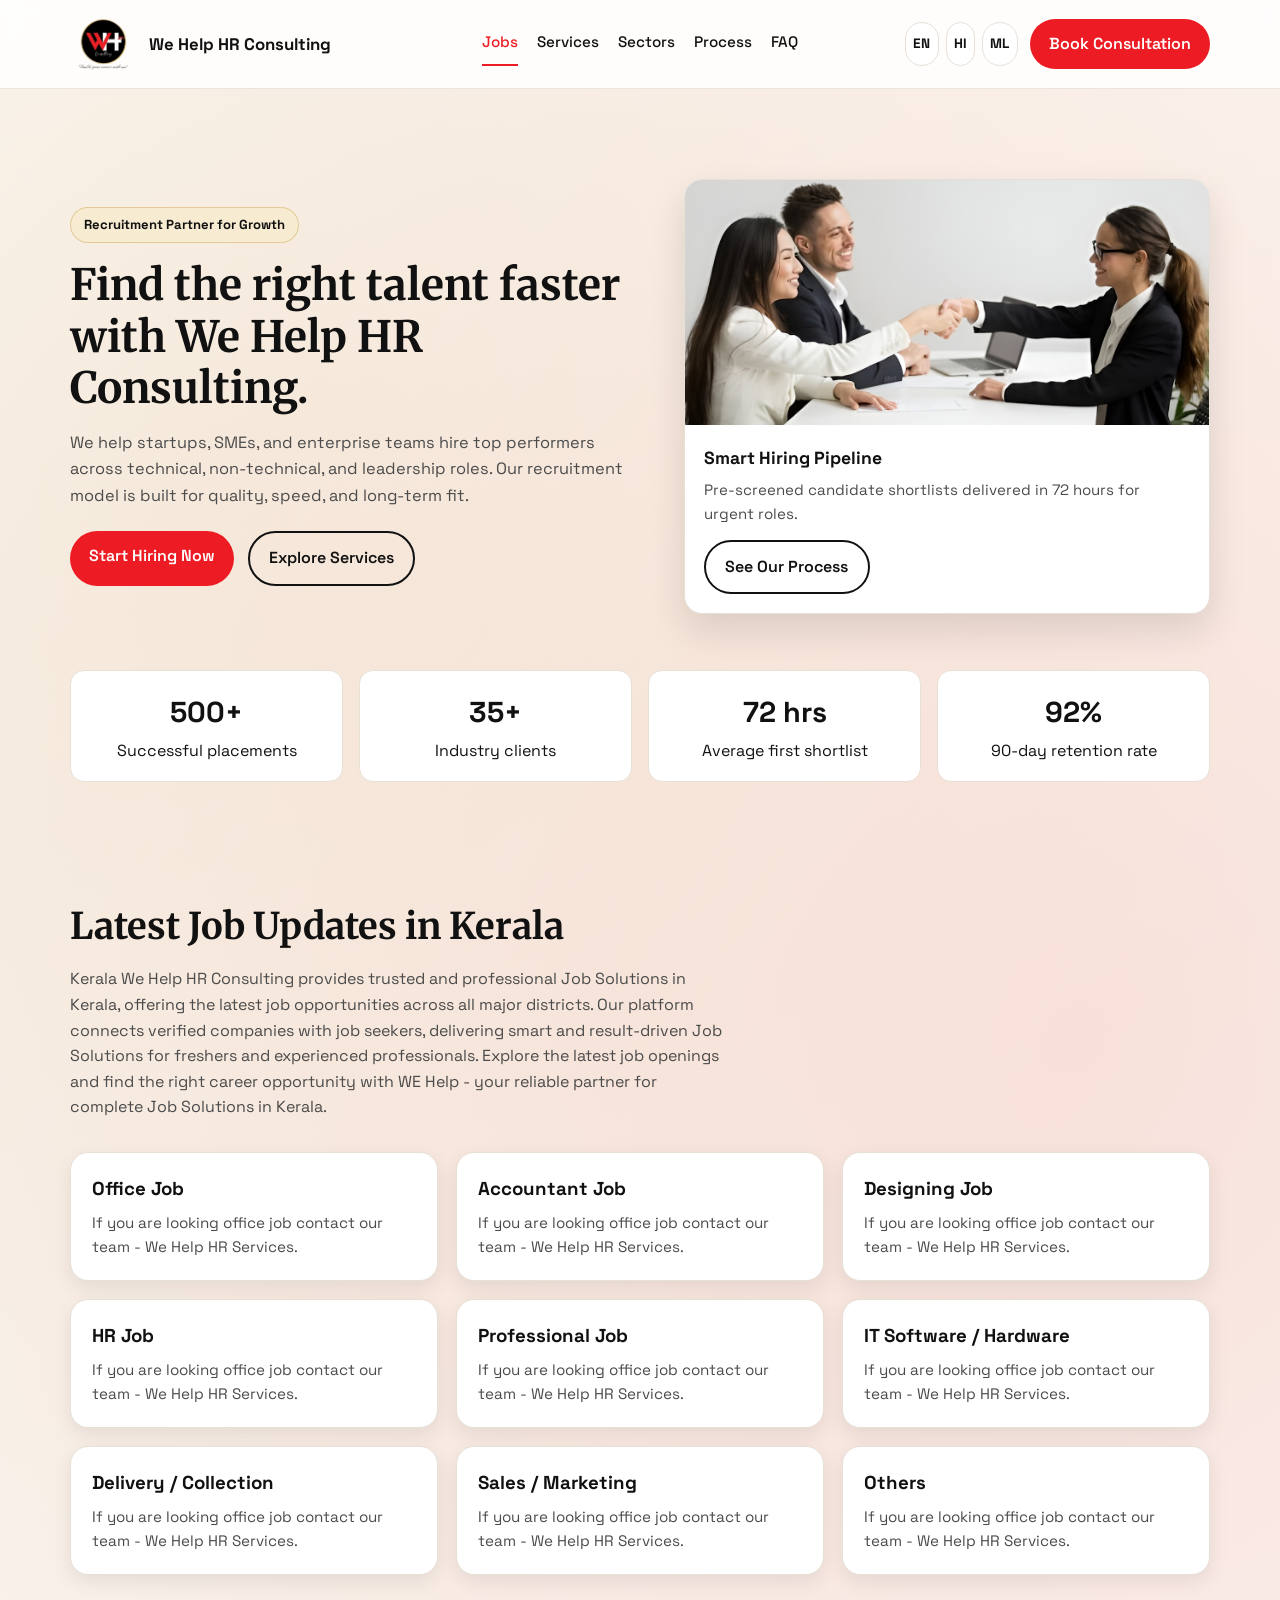
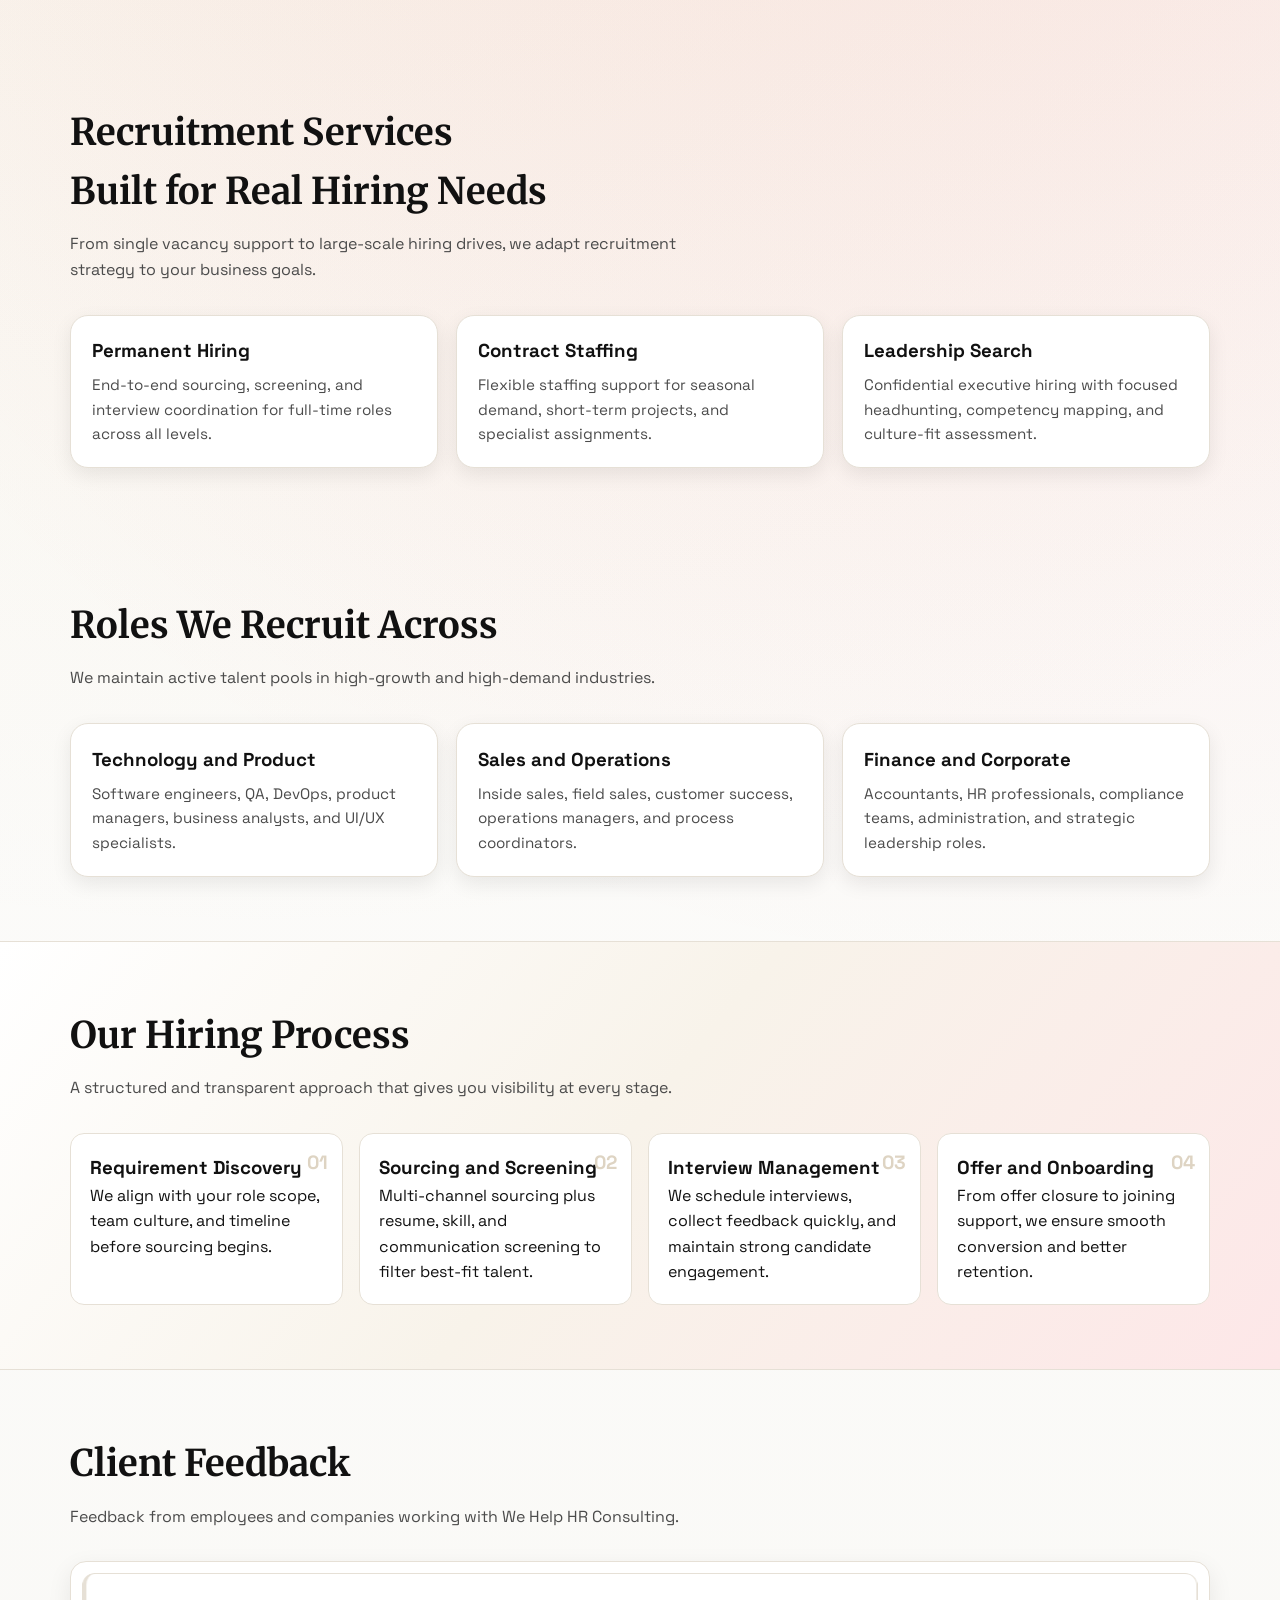
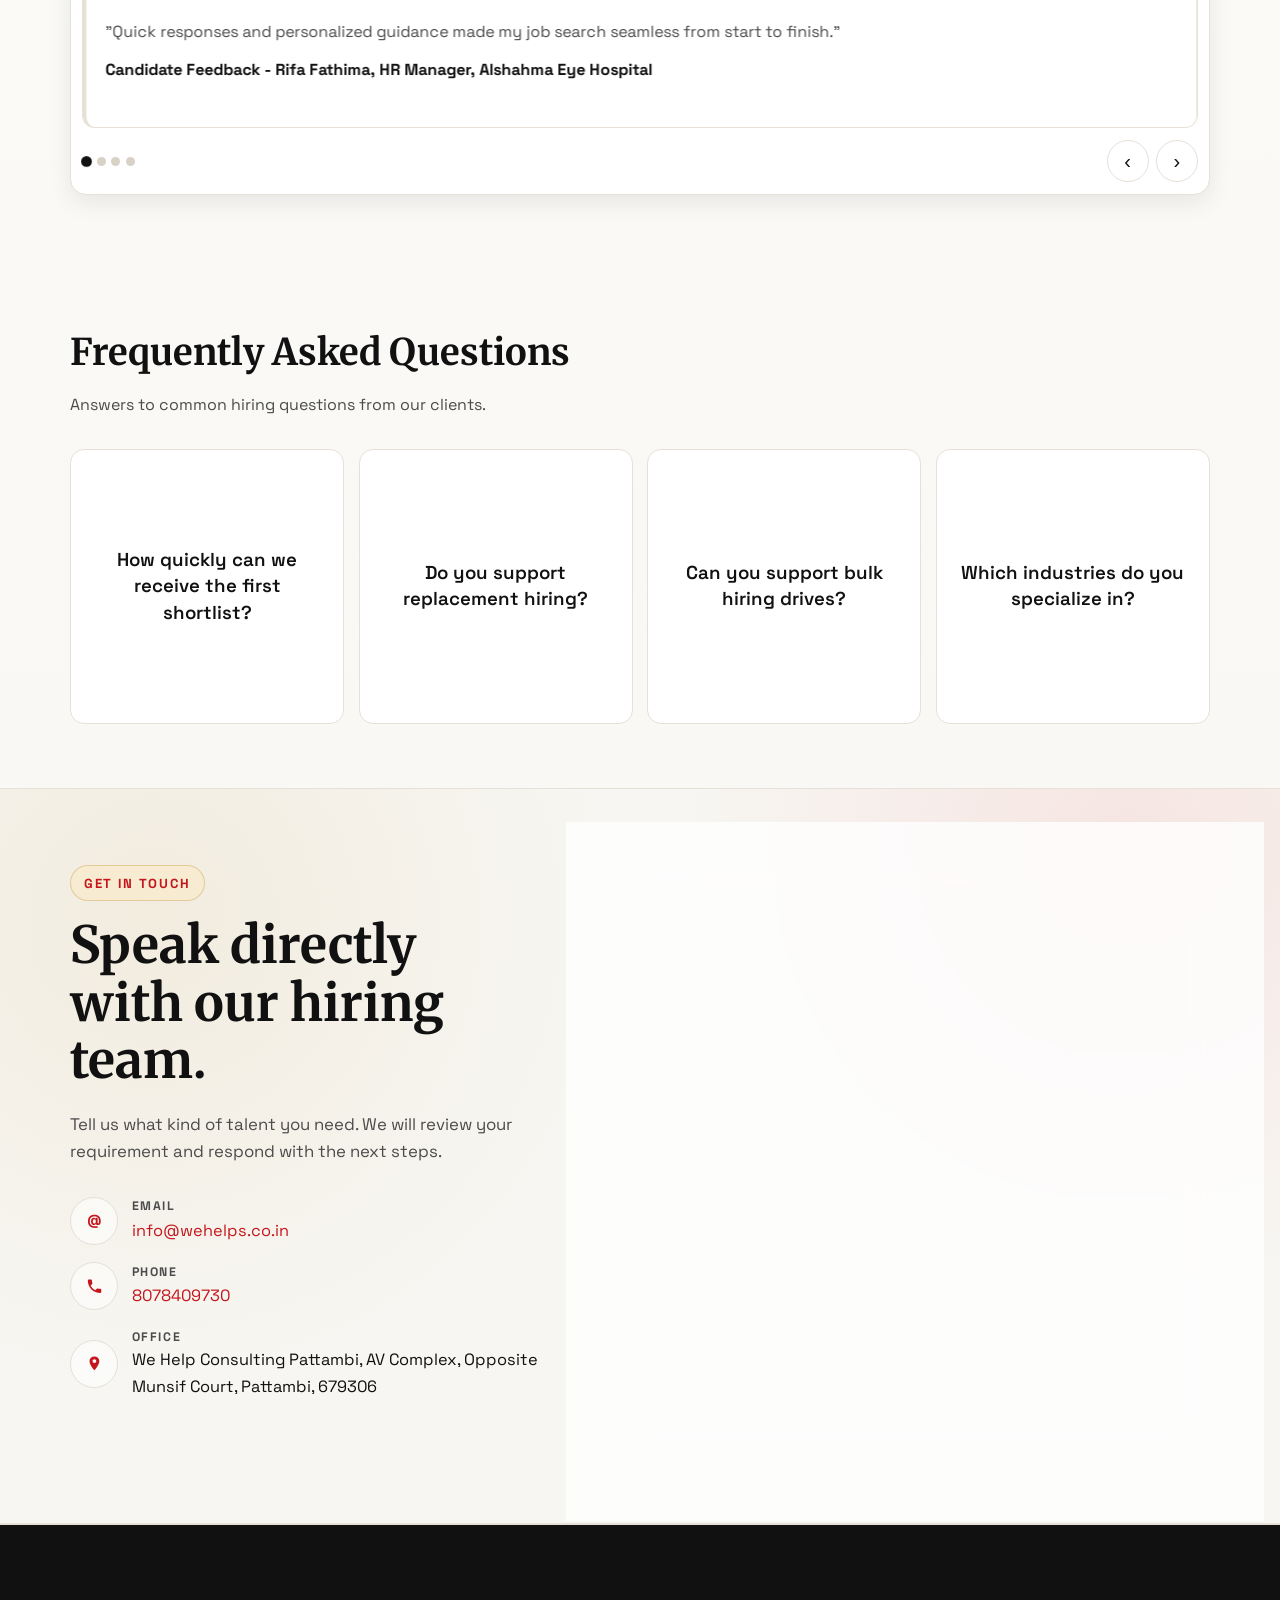
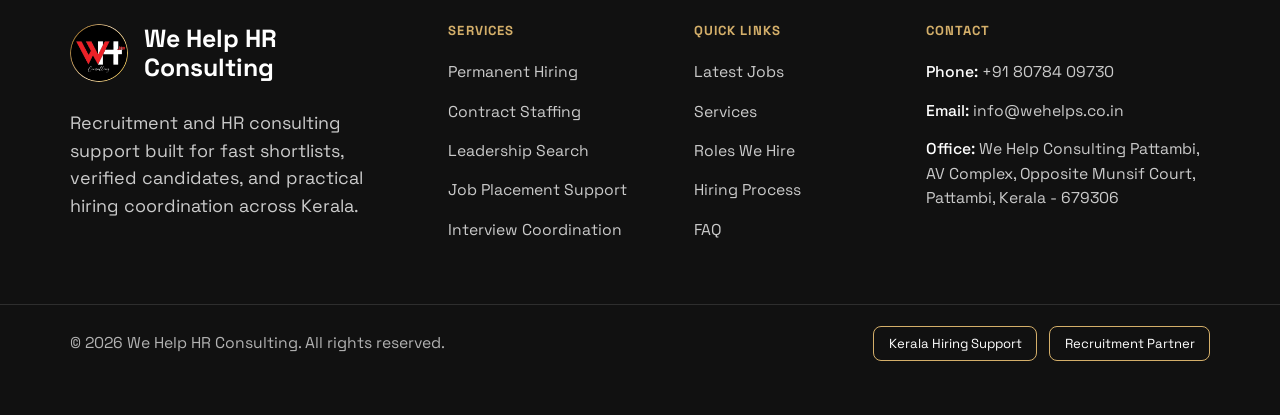
==== commit 6026be1c: "Add files via upload" ====
--- a/HR-WEB01/index.html
+++ b/HR-WEB01/index.html
@@ -1,20 +1,73 @@
-﻿<!DOCTYPE html>
+<!DOCTYPE html>
 <html lang="en">
 <head>
   <meta charset="UTF-8">
   <meta name="viewport" content="width=device-width, initial-scale=1.0">
-  <title>We Help HR Consulting | HR Recruiting</title>
-  <meta name="description" content="We Help HR Consulting connects businesses with high-performing talent through fast, reliable recruitment solutions.">
-  <link rel="canonical" href="index.html">
-  <meta property="og:title" content="We Help HR Consulting">
-  <meta property="og:description" content="HR recruitment solutions for fast and reliable hiring.">
+  <title>Recruitment Agency Kerala | We Help HR Consulting</title>
+  <meta name="description" content="Find the right talent faster with We Help HR Consulting for startups, SMEs, and enterprise teams across Kerala.">
+  <meta name="keywords" content="recruitment agency Kerala, HR consulting Kerala, recruitment services Kerala, fast hiring services, job consultancy Kerala, permanent hiring services, contract staffing Kerala, leadership hiring consultancy, recruitment agency for companies, tech recruitment agency, sales hiring consultancy, finance recruitment services, end to end recruitment services, professional recruitment consultants, placement consultancy Kerala, latest jobs in Kerala, office jobs in Kerala, IT recruitment Kerala, bulk hiring services, hiring consultants Pattambi">
+  <meta name="robots" content="index, follow, max-image-preview:large">
+  <meta name="author" content="We Help HR Consulting">
+  <meta name="theme-color" content="#F7F6F2">
+  <meta name="geo.region" content="IN-KL">
+  <meta name="geo.placename" content="Pattambi, Kerala">
+  <link rel="canonical" href="https://wehelps.co.in/">
+  <meta property="og:title" content="Recruitment Agency Kerala | We Help HR Consulting">
+  <meta property="og:description" content="Find the right talent faster with We Help HR Consulting for startups, SMEs, and enterprise teams across Kerala.">
   <meta property="og:type" content="website">
-  <meta property="og:image" content="assets/images/logo/headerbg.png">
+  <meta property="og:url" content="https://wehelps.co.in/">
+  <meta property="og:site_name" content="We Help HR Consulting">
+  <meta property="og:image" content="https://wehelps.co.in/assets/images/logo/headerbg.png">
+  <meta property="og:image:alt" content="We Help HR Consulting logo">
   <meta property="og:locale" content="en_IN">
-  <link rel="alternate" hreflang="en" href="index-en.html">
-  <link rel="alternate" hreflang="hi" href="index-hi.html">
-  <link rel="alternate" hreflang="ml" href="index-ml.html">
-  <link rel="alternate" hreflang="x-default" href="index-en.html">
+  <meta name="twitter:card" content="summary_large_image">
+  <meta name="twitter:title" content="Recruitment Agency Kerala | We Help HR Consulting">
+  <meta name="twitter:description" content="Find the right talent faster with We Help HR Consulting for startups, SMEs, and enterprise teams across Kerala.">
+  <meta name="twitter:image" content="https://wehelps.co.in/assets/images/logo/headerbg.png">
+  <link rel="alternate" hreflang="en" href="https://wehelps.co.in/index-en.html">
+  <link rel="alternate" hreflang="hi" href="https://wehelps.co.in/index-hi.html">
+  <link rel="alternate" hreflang="ml" href="https://wehelps.co.in/index-ml.html">
+  <link rel="alternate" hreflang="x-default" href="https://wehelps.co.in/">
+  <script type="application/ld+json">
+  {
+    "@context": "https://schema.org",
+    "@type": "EmploymentAgency",
+    "@id": "https://wehelps.co.in/#business",
+    "name": "We Help HR Consulting",
+    "url": "https://wehelps.co.in/",
+    "logo": "https://wehelps.co.in/assets/images/logo/headerbg.png",
+    "image": "https://wehelps.co.in/assets/images/logo/headerbg.png",
+    "description": "We Help HR Consulting provides recruitment services, job consultancy, permanent hiring, contract staffing, leadership search, and placement support across Kerala.",
+    "email": "info@wehelps.co.in",
+    "telephone": "+918078409730",
+    "address": {
+      "@type": "PostalAddress",
+      "streetAddress": "AV Complex, Opposite Munsif Court",
+      "addressLocality": "Pattambi",
+      "postalCode": "679306",
+      "addressRegion": "Kerala",
+      "addressCountry": "IN"
+    },
+    "areaServed": ["Kerala", "Pattambi", "Palakkad"],
+    "knowsAbout": [
+      "Recruitment agency Kerala",
+      "HR consulting Kerala",
+      "Permanent hiring services",
+      "Contract staffing Kerala",
+      "Leadership hiring consultancy",
+      "Placement consultancy Kerala",
+      "Bulk hiring services",
+      "IT recruitment Kerala"
+    ],
+    "makesOffer": [
+      { "@type": "Offer", "itemOffered": { "@type": "Service", "name": "Permanent Hiring Support" } },
+      { "@type": "Offer", "itemOffered": { "@type": "Service", "name": "Contract Staffing Solutions" } },
+      { "@type": "Offer", "itemOffered": { "@type": "Service", "name": "Leadership Search" } },
+      { "@type": "Offer", "itemOffered": { "@type": "Service", "name": "Technology Hiring Services" } },
+      { "@type": "Offer", "itemOffered": { "@type": "Service", "name": "Finance And Corporate Recruitment" } }
+    ]
+  }
+  </script>
   <link rel="icon" type="image/png" href="assets/images/logo/faviconbg.png">
   <link rel="preconnect" href="https://fonts.googleapis.com">
   <link rel="preconnect" href="https://fonts.gstatic.com" crossorigin>
@@ -295,10 +348,10 @@
           <h2>Speak directly with our hiring team.</h2>
           <p>Tell us what kind of talent you need. We will review your requirement and respond with the next steps.</p>
           <div class="contact-methods">
-            <a class="contact-method" href="mailto:Wehelpjobsptb@gmail.com">
+            <a class="contact-method" href="mailto:info@wehelps.co.in">
               <span aria-hidden="true">@</span>
               <strong>Email</strong>
-              <em>Wehelpjobsptb@gmail.com</em>
+              <em>info@wehelps.co.in</em>
             </a>
             <a class="contact-method" href="tel:8078409730">
               <span aria-hidden="true">
@@ -358,17 +411,48 @@
     </section>
   </main>
 
-  <footer>
-    <div class="container">
-      <p class="footer-location">
-        <span class="location-badge" aria-hidden="true">
-          <svg viewBox="0 0 24 24" role="img" focusable="false">
-            <path fill="currentColor" d="M12 2a7 7 0 0 0-7 7c0 5.25 7 13 7 13s7-7.75 7-13a7 7 0 0 0-7-7zm0 9.5A2.5 2.5 0 1 1 12 6a2.5 2.5 0 0 1 0 5.5z"/>
-          </svg>
-        </span>
-        <span class="location-copy">We Help Consulting Pattambi, AV<br>Complex, Opposite Munsif Court<br>Pattambi, 679306</span>
-      </p>
-      <p>&copy; 2026 We Help HR Consulting. All rights reserved.</p>
+  <footer class="site-footer">
+    <div class="container footer-main">
+      <div class="footer-brand">
+        <div class="footer-brand-row">
+          <span class="footer-mark">
+            <img src="assets/images/logo/favicon-logo.jpeg" alt="We Help HR Consulting logo" width="58" height="58" loading="lazy" decoding="async">
+          </span>
+          <h2>We Help HR Consulting</h2>
+        </div>
+        <p>Recruitment and HR consulting support built for fast shortlists, verified candidates, and practical hiring coordination across Kerala.</p>
+      </div>
+      <nav class="footer-column" aria-label="Footer services">
+        <h3>Services</h3>
+        <a href="#services">Permanent Hiring</a>
+        <a href="#services">Contract Staffing</a>
+        <a href="#services">Leadership Search</a>
+        <a href="#jobs">Job Placement Support</a>
+        <a href="#process">Interview Coordination</a>
+      </nav>
+      <nav class="footer-column" aria-label="Footer quick links">
+        <h3>Quick Links</h3>
+        <a href="#jobs">Latest Jobs</a>
+        <a href="#services">Services</a>
+        <a href="#sectors">Roles We Hire</a>
+        <a href="#process">Hiring Process</a>
+        <a href="#faq">FAQ</a>
+      </nav>
+      <div class="footer-column footer-contact">
+        <h3>Contact</h3>
+        <p><strong>Phone:</strong> <a href="tel:+918078409730">+91 80784 09730</a></p>
+        <p><strong>Email:</strong> <a href="mailto:info@wehelps.co.in">info@wehelps.co.in</a></p>
+        <p><strong>Office:</strong> We Help Consulting Pattambi, AV Complex, Opposite Munsif Court, Pattambi, Kerala - 679306</p>
+      </div>
+    </div>
+    <div class="footer-bottom">
+      <div class="container footer-bottom-inner">
+        <p>&copy; 2026 We Help HR Consulting. All rights reserved.</p>
+        <div class="footer-badges" aria-label="Footer highlights">
+          <span>Kerala Hiring Support</span>
+          <span>Recruitment Partner</span>
+        </div>
+      </div>
     </div>
   </footer>
   <div class="mobile-sticky-cta" aria-label="Quick actions">
@@ -388,3 +472,5 @@
 
 
 
+
+
--- a/HR-WEB01/styles.css
+++ b/HR-WEB01/styles.css
@@ -1357,6 +1357,174 @@
       }
     }
 
+    .site-footer {
+      background: var(--secondary);
+      color: rgba(255, 255, 255, 0.78);
+      font-size: 0.98rem;
+      text-align: left;
+    }
+
+    .footer-main {
+      display: grid;
+      grid-template-columns: minmax(260px, 1.35fr) minmax(170px, 0.78fr) minmax(160px, 0.72fr) minmax(280px, 1.22fr);
+      gap: clamp(2rem, 5vw, 4.5rem);
+      padding: 4.2rem 0 3.8rem;
+    }
+
+    .footer-brand-row {
+      display: flex;
+      align-items: center;
+      gap: 1rem;
+      margin-bottom: 1.6rem;
+    }
+
+    .footer-mark {
+      width: 58px;
+      height: 58px;
+      border-radius: 50%;
+      display: inline-flex;
+      align-items: center;
+      justify-content: center;
+      overflow: hidden;
+      flex-shrink: 0;
+    }
+
+    .footer-mark img {
+      width: 58px;
+      height: 58px;
+      object-fit: cover;
+    }
+
+    .footer-brand h2 {
+      color: #fff;
+      font-size: 1.55rem;
+      line-height: 1.2;
+      margin: 0;
+    }
+
+    .footer-brand p {
+      max-width: 35ch;
+      color: rgba(255, 255, 255, 0.78);
+      font-size: 1.12rem;
+      line-height: 1.55;
+    }
+
+    .footer-column {
+      display: grid;
+      align-content: start;
+      gap: 0.9rem;
+    }
+
+    .footer-column h3 {
+      color: var(--accent);
+      font-size: 0.82rem;
+      letter-spacing: 0.08em;
+      line-height: 1;
+      margin-bottom: 0.55rem;
+      text-transform: uppercase;
+    }
+
+    .footer-column a {
+      color: rgba(255, 255, 255, 0.78);
+      text-decoration: none;
+      transition: color 0.2s ease;
+    }
+
+    .footer-column a:hover,
+    .footer-column a:focus-visible {
+      color: #fff;
+    }
+
+    .footer-contact p {
+      color: rgba(255, 255, 255, 0.78);
+      line-height: 1.55;
+    }
+
+    .footer-contact strong {
+      color: #fff;
+      font-weight: 500;
+    }
+
+    .footer-bottom {
+      border-top: 1px solid rgba(255, 255, 255, 0.12);
+    }
+
+    .footer-bottom-inner {
+      display: flex;
+      align-items: center;
+      justify-content: space-between;
+      gap: 1rem;
+      padding: 1.35rem 0;
+    }
+
+    .footer-bottom p {
+      color: rgba(255, 255, 255, 0.68);
+      text-align: left;
+    }
+
+    .footer-badges {
+      display: flex;
+      flex-wrap: wrap;
+      justify-content: flex-end;
+      gap: 0.75rem;
+    }
+
+    .footer-badges span {
+      border: 1px solid var(--accent);
+      border-radius: 8px;
+      color: #fff;
+      font-size: 0.82rem;
+      line-height: 1;
+      padding: 0.62rem 0.9rem;
+    }
+
+    @media (max-width: 980px) {
+      .footer-main {
+        grid-template-columns: 1fr 1fr;
+      }
+    }
+
+    @media (max-width: 760px) {
+      .footer-main {
+        grid-template-columns: 1fr;
+        gap: 2rem;
+        padding: 3.2rem 0 2.8rem;
+      }
+
+      .footer-brand p {
+        max-width: 100%;
+      }
+
+      .footer-bottom-inner {
+        align-items: flex-start;
+        flex-direction: column;
+      }
+
+      .footer-badges {
+        justify-content: flex-start;
+      }
+    }
+
+    @media (max-width: 560px) {
+      .footer-brand-row {
+        align-items: flex-start;
+        flex-direction: column;
+      }
+
+      .footer-brand h2 {
+        font-size: 1.35rem;
+      }
+
+      .footer-brand p {
+        font-size: 1rem;
+      }
+
+      .footer-badges span {
+        width: 100%;
+        text-align: center;
+      }
+    }
+
     @media (prefers-reduced-motion: reduce) {
       *,
       *::before,
